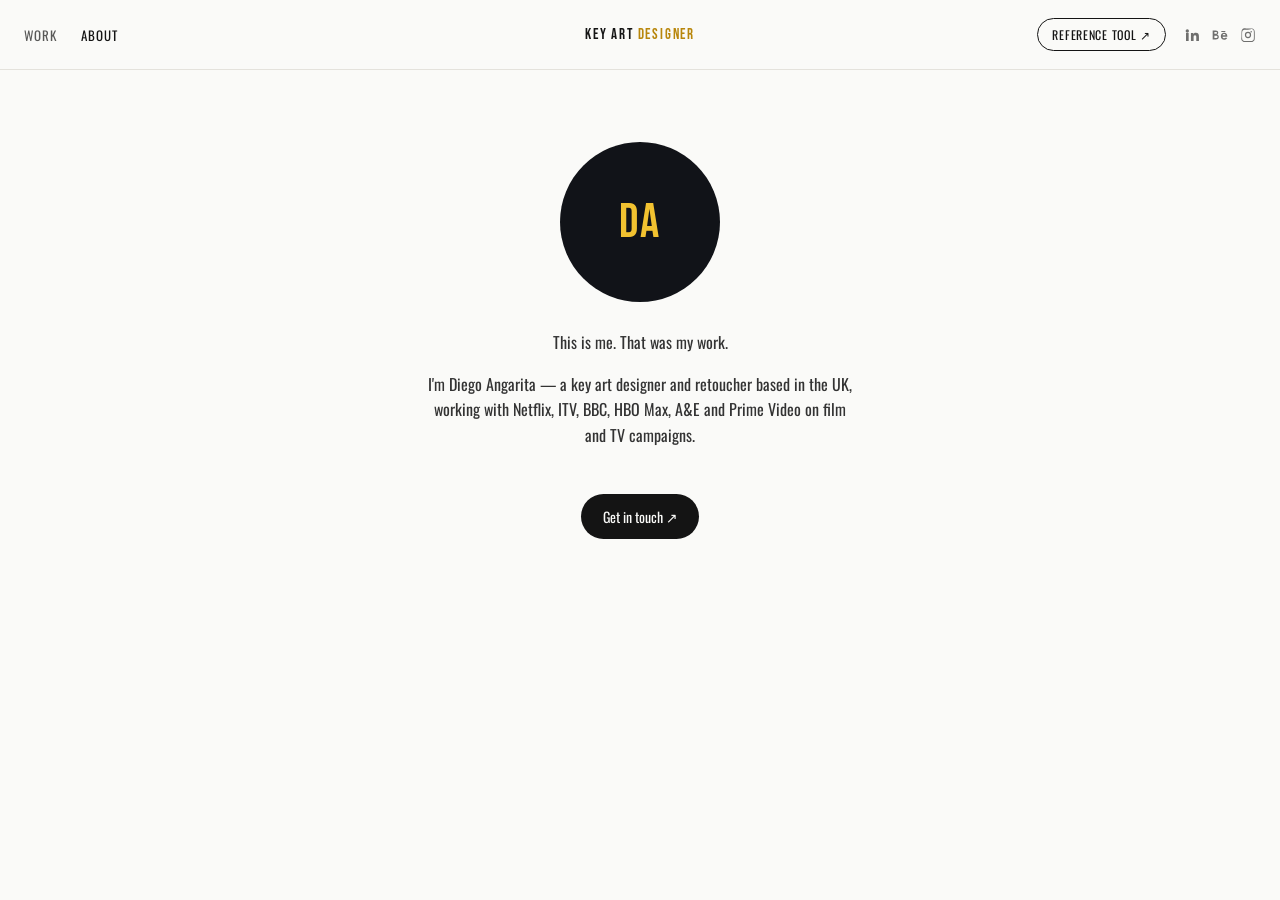
==== about.html @ 359fbf48 "Replace the marketing landing page with a portfolio site keyartdesigner.com was a dark SaaS-style ma" ====
<!doctype html>
<html lang="en">
<head>
  <meta charset="UTF-8" />
  <meta name="viewport" content="width=device-width, initial-scale=1.0" />
  <title>About — Key Art Designer</title>
  <meta name="description" content="Diego Angarita — key art designer and finisher based in the UK." />
  <link rel="icon" href="data:image/svg+xml,<svg xmlns=%22http://www.w3.org/2000/svg%22 viewBox=%220 0 100 100%22><rect width=%22100%22 height=%22100%22 rx=%2222%22 fill=%22%230a0a0a%22/><path d=%22M58 20 L27 55 L44 55 L37 80 L74 42 L52 42 Z%22 fill=%22%23f2c230%22/></svg>" />
  <link rel="preconnect" href="https://fonts.googleapis.com" />
  <link rel="preconnect" href="https://fonts.gstatic.com" crossorigin />
  <link href="https://fonts.googleapis.com/css2?family=Bebas+Neue&family=Oswald:wght@400;500;600;700&display=swap" rel="stylesheet" />
  <link rel="stylesheet" href="style.css" />
</head>
<body>
  <header>
    <div class="navwrap">
      <nav class="navlinks">
        <a href="index.html"><span class="label">Work</span></a>
        <a href="about.html" class="active"><span class="label">About</span></a>
      </nav>
      <a href="index.html" class="logo display">KEY ART <span class="gold">DESIGNER</span></a>
      <div class="navright">
        <a class="tool-link" href="https://app.keyartdesigner.com" target="_blank" rel="noreferrer">Reference tool ↗</a>
        <div class="social">
          <a href="https://www.linkedin.com/in/freelanceretoucher/" target="_blank" rel="noreferrer" aria-label="LinkedIn">
            <svg viewBox="0 0 24 24" fill="currentColor"><path d="M4.98 3.5a2.5 2.5 0 11-.02 5 2.5 2.5 0 01.02-5zM3 9h4v12H3V9zm7 0h3.8v1.7h.05c.53-.95 1.84-1.95 3.78-1.95 4.04 0 4.78 2.52 4.78 5.8V21h-4v-5.5c0-1.31-.02-3-1.86-3-1.86 0-2.15 1.4-2.15 2.9V21h-4V9z"/></svg>
          </a>
          <a href="https://www.behance.net/diegoangarita" target="_blank" rel="noreferrer" aria-label="Behance">
            <svg viewBox="0 0 24 24" fill="currentColor"><path d="M7.8 11.2c1.02-.5 1.6-1.37 1.6-2.6 0-2.3-1.75-3.3-3.9-3.3H1v13.4h4.75c2.3 0 4.5-1.1 4.5-3.7 0-1.6-.8-2.9-2.45-3.8zM3.6 7.4h2.2c.95 0 1.8.3 1.8 1.4 0 1-.7 1.5-1.75 1.5H3.6V7.4zm2.5 9.2H3.6v-3.3h2.6c1.15 0 2.05.5 2.05 1.65 0 1.2-1 1.65-2.15 1.65zM23 13.9c0-2.9-1.65-5.2-4.75-5.2-2.95 0-5 2.25-5 5.15 0 3 1.9 5.1 5.1 5.1 1.95 0 3.6-.85 4.4-2.6l-2.1-.65c-.4.75-1.1 1.2-2.2 1.2-1.4 0-2.5-.85-2.6-2.35H23v-.65zm-7.1-1.35c.15-1.25 1-2 2.3-2 1.25 0 2 .8 2.1 2h-4.4zM14 6h6v1.5h-6V6z"/></svg>
          </a>
          <a href="https://www.instagram.com/freelanceretoucher/" target="_blank" rel="noreferrer" aria-label="Instagram">
            <svg viewBox="0 0 24 24" fill="currentColor"><path d="M12 2.2c3.2 0 3.6 0 4.85.07 1.17.05 1.97.24 2.43.4.6.23 1.03.5 1.48.95.45.45.72.88.95 1.48.16.46.35 1.26.4 2.43.07 1.25.07 1.65.07 4.85s0 3.6-.07 4.85c-.05 1.17-.24 1.97-.4 2.43-.23.6-.5 1.03-.95 1.48-.45.45-.88.72-1.48.95-.46.16-1.26.35-2.43.4-1.25.07-1.65.07-4.85.07s-3.6 0-4.85-.07c-1.17-.05-1.97-.24-2.43-.4-.6-.23-1.03-.5-1.48-.95-.45-.45-.72-.88-.95-1.48-.16-.46-.35-1.26-.4-2.43C2.2 15.6 2.2 15.2 2.2 12s0-3.6.07-4.85c.05-1.17.24-1.97.4-2.43.23-.6.5-1.03.95-1.48.45-.45.88-.72 1.48-.95.46-.16 1.26-.35 2.43-.4C8.4 2.2 8.8 2.2 12 2.2zm0 1.8c-3.14 0-3.52 0-4.76.07-.96.04-1.48.2-1.83.33-.46.18-.79.39-1.13.74-.35.34-.56.67-.74 1.13-.13.35-.3.87-.33 1.83C3.14 8.34 3.14 8.72 3.14 12s0 3.66.07 4.9c.04.96.2 1.48.33 1.83.18.46.39.79.74 1.13.34.35.67.56 1.13.74.35.13.87.3 1.83.33 1.24.07 1.62.07 4.76.07s3.52 0 4.76-.07c.96-.04 1.48-.2 1.83-.33.46-.18.79-.39 1.13-.74.35-.34.56-.67.74-1.13.13-.35.3-.87.33-1.83.07-1.24.07-1.62.07-4.9s0-3.66-.07-4.9c-.04-.96-.2-1.48-.33-1.83a2.98 2.98 0 00-.74-1.13 2.98 2.98 0 00-1.13-.74c-.35-.13-.87-.3-1.83-.33C15.52 4 15.14 4 12 4zm0 3.3a4.7 4.7 0 110 9.4 4.7 4.7 0 010-9.4zm0 1.8a2.9 2.9 0 100 5.8 2.9 2.9 0 000-5.8zm5.9-2a1.1 1.1 0 11-2.2 0 1.1 1.1 0 012.2 0z"/></svg>
          </a>
        </div>
      </div>
    </div>
  </header>

  <main>
    <div class="about-wrap">
      <!-- No headshot on file yet — placeholder shows initials until Diego
           drops in a real photo (swap this div for an <img>). -->
      <div class="about-photo display">DA</div>
      <p class="about-bio">This is me. That was my work.</p>
      <p class="about-bio">I'm Diego Angarita — a key art designer and retoucher based in the UK, working with Netflix, ITV, BBC, HBO Max, A&amp;E and Prime Video on film and TV campaigns.</p>
      <div>
        <a class="about-cta" href="https://freelanceretoucher.com/about-contact" target="_blank" rel="noreferrer">Get in touch ↗</a>
      </div>
    </div>
  </main>
</body>
</html>
---- style.css ----
:root {
  --ink-950: #0a0a0a;
  --ink-900: #111318;
  --ink-800: #181b22;
  --ink-700: #22262f;
  --ink-600: #2d323d;
  --ink-400: #7b8190;
  --gold-500: #f2c230;
  --gold-400: #f5cd53;
  --text: #e8e9ec;
  --paper: #fafaf8;
  --paper-ink: #141414;
}
* { box-sizing: border-box; }
html, body { margin: 0; padding: 0; }
body {
  background: var(--paper);
  color: var(--paper-ink);
  font-family: 'Oswald', system-ui, sans-serif;
  -webkit-font-smoothing: antialiased;
}
a { color: inherit; text-decoration: none; }
.display { font-family: 'Bebas Neue', 'Oswald', sans-serif; letter-spacing: 0.04em; }
img { display: block; max-width: 100%; }

/* Header — logo centered, nav left, tool link + socials right, same shape
   as the reference site. Light paper background, not the app's dark ink,
   since this is the portfolio side of the brand now. */
header {
  position: sticky; top: 0; z-index: 40;
  background: rgba(250, 250, 248, 0.92);
  backdrop-filter: blur(8px);
  border-bottom: 1px solid #e4e2dc;
}
.navwrap {
  display: grid;
  grid-template-columns: 1fr auto 1fr;
  align-items: center;
  padding: 18px 24px;
  gap: 16px;
}
.navlinks { display: flex; align-items: center; gap: 24px; font-size: 13px; letter-spacing: 0.08em; text-transform: uppercase; }
.navlinks a { color: var(--paper-ink); opacity: 0.7; transition: opacity 0.15s; }
.navlinks a:hover, .navlinks a.active { opacity: 1; }
.logo { text-align: center; font-size: 15px; letter-spacing: 0.12em; white-space: nowrap; }
.logo .gold { color: #b8860b; }
.navright { display: flex; align-items: center; justify-content: flex-end; gap: 18px; }
.tool-link {
  font-size: 12px; letter-spacing: 0.06em; text-transform: uppercase;
  border: 1px solid #141414; border-radius: 999px; padding: 7px 14px;
  display: inline-flex; align-items: center; gap: 6px; transition: background 0.15s, color 0.15s;
}
.tool-link:hover { background: #141414; color: var(--paper); }
.social { display: flex; align-items: center; gap: 12px; }
.social a { opacity: 0.6; transition: opacity 0.15s; }
.social a:hover { opacity: 1; }
.social svg { width: 16px; height: 16px; display: block; }

@media (max-width: 720px) {
  .navwrap { grid-template-columns: auto 1fr; }
  .logo { text-align: left; grid-row: 1; }
  .navlinks span.label { display: none; }
  .navright { grid-column: 2; }
}

/* Mosaic grid — full-bleed, edge to edge, no gutters, image aspect ratio
   drives tile size via CSS multi-column masonry (works well for a modest,
   growing set of pieces without hand-placing spans). */
.mosaic {
  columns: 4 260px;
  column-gap: 0;
}
.mosaic figure {
  margin: 0;
  break-inside: avoid;
  position: relative;
  overflow: hidden;
  cursor: zoom-in;
}
.mosaic img {
  width: 100%;
  display: block;
  transition: transform 0.4s ease, filter 0.4s ease;
}
.mosaic figure:hover img {
  transform: scale(1.03);
}
@media (max-width: 720px) {
  .mosaic { columns: 2 180px; }
}

/* Lightbox */
.lightbox {
  position: fixed; inset: 0; z-index: 100;
  background: rgba(10, 10, 10, 0.96);
  display: none;
  align-items: center; justify-content: center;
  padding: 40px 20px;
}
.lightbox.open { display: flex; }
.lightbox img { max-height: 90vh; max-width: 100%; width: auto; border-radius: 2px; }
.lightbox-close {
  position: fixed; top: 20px; right: 24px; z-index: 101;
  width: 40px; height: 40px; border-radius: 999px;
  background: rgba(255,255,255,0.08); border: 1px solid rgba(255,255,255,0.2);
  color: #fff; display: flex; align-items: center; justify-content: center;
  cursor: pointer;
}
.lightbox-caption {
  position: fixed; bottom: 24px; left: 0; right: 0; text-align: center;
  color: #cfcfcf; font-size: 13px; letter-spacing: 0.06em; text-transform: uppercase;
  z-index: 101;
}

/* About page */
.about-wrap { max-width: 480px; margin: 0 auto; padding: 72px 24px 96px; text-align: center; }
.about-photo {
  width: 160px; height: 160px; border-radius: 50%; margin: 0 auto 28px;
  background: var(--ink-900); display: flex; align-items: center; justify-content: center;
  color: var(--gold-500); font-family: 'Bebas Neue', sans-serif; font-size: 48px; letter-spacing: 0.04em;
}
.about-bio { font-size: 16px; line-height: 1.6; color: #333; margin-bottom: 6px; }
.about-email { display: inline-block; margin-top: 10px; font-size: 15px; border-bottom: 1px solid currentColor; }
.about-cta {
  margin-top: 40px; display: inline-flex; align-items: center; gap: 8px;
  background: #141414; color: var(--paper); padding: 12px 22px; border-radius: 999px; font-size: 14px;
}
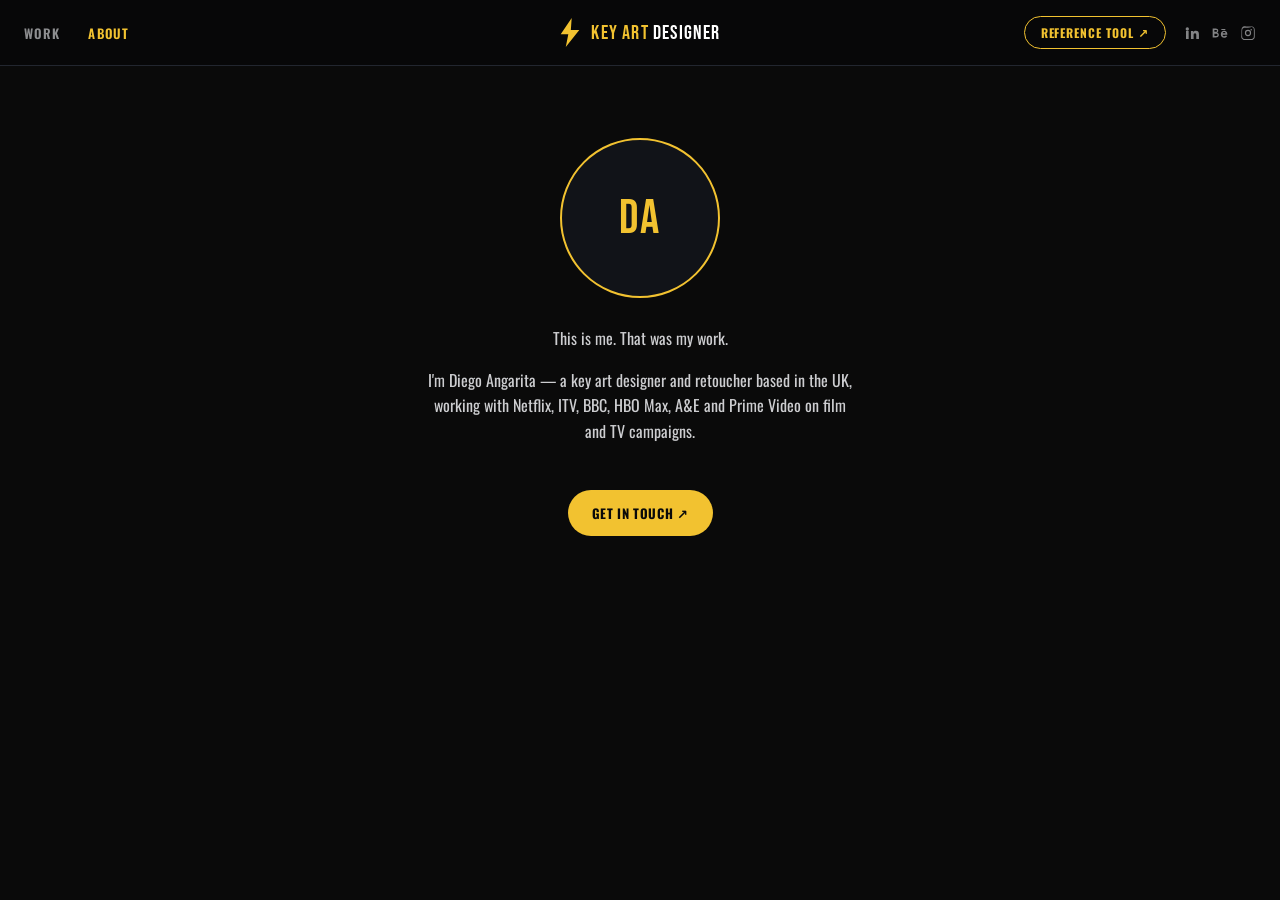
==== commit d4fabe6e: "Switch portfolio site to a dark Netflix-style theme, app logo mark, expanded gallery - style.css: dr" ====
--- a/about.html
+++ b/about.html
@@ -18,7 +18,10 @@
         <a href="index.html"><span class="label">Work</span></a>
         <a href="about.html" class="active"><span class="label">About</span></a>
       </nav>
-      <a href="index.html" class="logo display">KEY ART <span class="gold">DESIGNER</span></a>
+      <a href="index.html" class="logo-mark">
+        <svg width="22" height="29" viewBox="0 0 26 34" aria-hidden="true"><path d="M15 0 L2 19 L11 19 L8 34 L24 14 L14 14 Z" fill="#f2c230"/></svg>
+        <span class="wordmark display"><span class="gold">KEY ART</span> <span class="white">DESIGNER</span></span>
+      </a>
       <div class="navright">
         <a class="tool-link" href="https://app.keyartdesigner.com" target="_blank" rel="noreferrer">Reference tool ↗</a>
         <div class="social">
@@ -38,8 +41,6 @@
 
   <main>
     <div class="about-wrap">
-      <!-- No headshot on file yet — placeholder shows initials until Diego
-           drops in a real photo (swap this div for an <img>). -->
       <div class="about-photo display">DA</div>
       <p class="about-bio">This is me. That was my work.</p>
       <p class="about-bio">I'm Diego Angarita — a key art designer and retoucher based in the UK, working with Netflix, ITV, BBC, HBO Max, A&amp;E and Prime Video on film and TV campaigns.</p>
--- a/style.css
+++ b/style.css
@@ -8,67 +8,64 @@
   --gold-500: #f2c230;
   --gold-400: #f5cd53;
   --text: #e8e9ec;
-  --paper: #fafaf8;
-  --paper-ink: #141414;
+  --text-dim: #9a9ea8;
 }
 * { box-sizing: border-box; }
 html, body { margin: 0; padding: 0; }
 body {
-  background: var(--paper);
-  color: var(--paper-ink);
+  background: var(--ink-950);
+  color: var(--text);
   font-family: 'Oswald', system-ui, sans-serif;
   -webkit-font-smoothing: antialiased;
 }
 a { color: inherit; text-decoration: none; }
-.display { font-family: 'Bebas Neue', 'Oswald', sans-serif; letter-spacing: 0.04em; }
+.display { font-family: 'Bebas Neue', 'Oswald', sans-serif; letter-spacing: 0.05em; }
 img { display: block; max-width: 100%; }
 
-/* Header — logo centered, nav left, tool link + socials right, same shape
-   as the reference site. Light paper background, not the app's dark ink,
-   since this is the portfolio side of the brand now. */
 header {
   position: sticky; top: 0; z-index: 40;
-  background: rgba(250, 250, 248, 0.92);
-  backdrop-filter: blur(8px);
-  border-bottom: 1px solid #e4e2dc;
+  background: rgba(8, 8, 9, 0.85);
+  backdrop-filter: blur(10px);
+  border-bottom: 1px solid var(--ink-700);
 }
 .navwrap {
   display: grid;
   grid-template-columns: 1fr auto 1fr;
   align-items: center;
-  padding: 18px 24px;
+  padding: 16px 24px;
   gap: 16px;
 }
-.navlinks { display: flex; align-items: center; gap: 24px; font-size: 13px; letter-spacing: 0.08em; text-transform: uppercase; }
-.navlinks a { color: var(--paper-ink); opacity: 0.7; transition: opacity 0.15s; }
-.navlinks a:hover, .navlinks a.active { opacity: 1; }
-.logo { text-align: center; font-size: 15px; letter-spacing: 0.12em; white-space: nowrap; }
-.logo .gold { color: #b8860b; }
+.navlinks { display: flex; align-items: center; gap: 28px; font-size: 13px; letter-spacing: 0.1em; text-transform: uppercase; font-weight: 600; }
+.navlinks a { color: var(--text); opacity: 0.6; transition: opacity 0.15s, color 0.15s; }
+.navlinks a:hover, .navlinks a.active { opacity: 1; color: var(--gold-500); }
+.logo-mark { display: inline-flex; align-items: center; gap: 10px; white-space: nowrap; }
+.logo-mark svg { display: block; flex: none; }
+.logo-mark .wordmark { font-size: 20px; letter-spacing: 0.06em; font-weight: 400; }
+.logo-mark .wordmark .gold { color: var(--gold-500); }
+.logo-mark .wordmark .white { color: #fff; }
 .navright { display: flex; align-items: center; justify-content: flex-end; gap: 18px; }
 .tool-link {
-  font-size: 12px; letter-spacing: 0.06em; text-transform: uppercase;
-  border: 1px solid #141414; border-radius: 999px; padding: 7px 14px;
+  font-size: 12px; letter-spacing: 0.08em; text-transform: uppercase; font-weight: 700;
+  border: 1.5px solid var(--gold-500); color: var(--gold-500); border-radius: 999px; padding: 7px 16px;
   display: inline-flex; align-items: center; gap: 6px; transition: background 0.15s, color 0.15s;
 }
-.tool-link:hover { background: #141414; color: var(--paper); }
+.tool-link:hover { background: var(--gold-500); color: var(--ink-950); }
 .social { display: flex; align-items: center; gap: 12px; }
-.social a { opacity: 0.6; transition: opacity 0.15s; }
-.social a:hover { opacity: 1; }
+.social a { opacity: 0.55; transition: opacity 0.15s, color 0.15s; color: var(--text); }
+.social a:hover { opacity: 1; color: var(--gold-500); }
 .social svg { width: 16px; height: 16px; display: block; }
 
 @media (max-width: 720px) {
   .navwrap { grid-template-columns: auto 1fr; }
-  .logo { text-align: left; grid-row: 1; }
+  .logo-mark { grid-row: 1; }
   .navlinks span.label { display: none; }
   .navright { grid-column: 2; }
 }
 
-/* Mosaic grid — full-bleed, edge to edge, no gutters, image aspect ratio
-   drives tile size via CSS multi-column masonry (works well for a modest,
-   growing set of pieces without hand-placing spans). */
 .mosaic {
-  columns: 4 260px;
+  columns: 5 240px;
   column-gap: 0;
+  background: var(--ink-950);
 }
 .mosaic figure {
   margin: 0;
@@ -83,16 +80,27 @@
   transition: transform 0.4s ease, filter 0.4s ease;
 }
 .mosaic figure:hover img {
-  transform: scale(1.03);
+  transform: scale(1.04);
 }
+.mosaic figcaption {
+  position: absolute; left: 0; right: 0; bottom: 0;
+  padding: 28px 14px 12px;
+  background: linear-gradient(to top, rgba(0,0,0,0.92), rgba(0,0,0,0));
+  font-family: 'Bebas Neue', sans-serif;
+  font-size: 15px; letter-spacing: 0.04em; text-transform: uppercase;
+  color: #fff;
+  opacity: 0; transform: translateY(6px);
+  transition: opacity 0.25s ease, transform 0.25s ease;
+}
+.mosaic figure:hover figcaption { opacity: 1; transform: translateY(0); }
 @media (max-width: 720px) {
-  .mosaic { columns: 2 180px; }
+  .mosaic { columns: 2 160px; }
+  .mosaic figcaption { font-size: 13px; padding: 20px 10px 10px; }
 }
 
-/* Lightbox */
 .lightbox {
   position: fixed; inset: 0; z-index: 100;
-  background: rgba(10, 10, 10, 0.96);
+  background: rgba(5, 5, 6, 0.97);
   display: none;
   align-items: center; justify-content: center;
   padding: 40px 20px;
@@ -108,20 +116,25 @@
 }
 .lightbox-caption {
   position: fixed; bottom: 24px; left: 0; right: 0; text-align: center;
-  color: #cfcfcf; font-size: 13px; letter-spacing: 0.06em; text-transform: uppercase;
+  color: var(--gold-400); font-family: 'Bebas Neue', sans-serif;
+  font-size: 17px; letter-spacing: 0.08em; text-transform: uppercase;
   z-index: 101;
 }
 
-/* About page */
 .about-wrap { max-width: 480px; margin: 0 auto; padding: 72px 24px 96px; text-align: center; }
 .about-photo {
   width: 160px; height: 160px; border-radius: 50%; margin: 0 auto 28px;
-  background: var(--ink-900); display: flex; align-items: center; justify-content: center;
+  background: var(--ink-900); border: 2px solid var(--gold-500);
+  display: flex; align-items: center; justify-content: center;
   color: var(--gold-500); font-family: 'Bebas Neue', sans-serif; font-size: 48px; letter-spacing: 0.04em;
 }
-.about-bio { font-size: 16px; line-height: 1.6; color: #333; margin-bottom: 6px; }
-.about-email { display: inline-block; margin-top: 10px; font-size: 15px; border-bottom: 1px solid currentColor; }
+.about-bio { font-size: 16px; line-height: 1.6; color: var(--text); opacity: 0.88; margin-bottom: 6px; }
+.about-email { display: inline-block; margin-top: 10px; font-size: 15px; color: var(--gold-500); border-bottom: 1px solid currentColor; }
 .about-cta {
   margin-top: 40px; display: inline-flex; align-items: center; gap: 8px;
-  background: #141414; color: var(--paper); padding: 12px 22px; border-radius: 999px; font-size: 14px;
+  background: var(--gold-500); color: var(--ink-950); font-weight: 700;
+  letter-spacing: 0.05em; text-transform: uppercase;
+  padding: 13px 24px; border-radius: 999px; font-size: 13px;
+  transition: background 0.15s;
 }
+.about-cta:hover { background: var(--gold-400); }
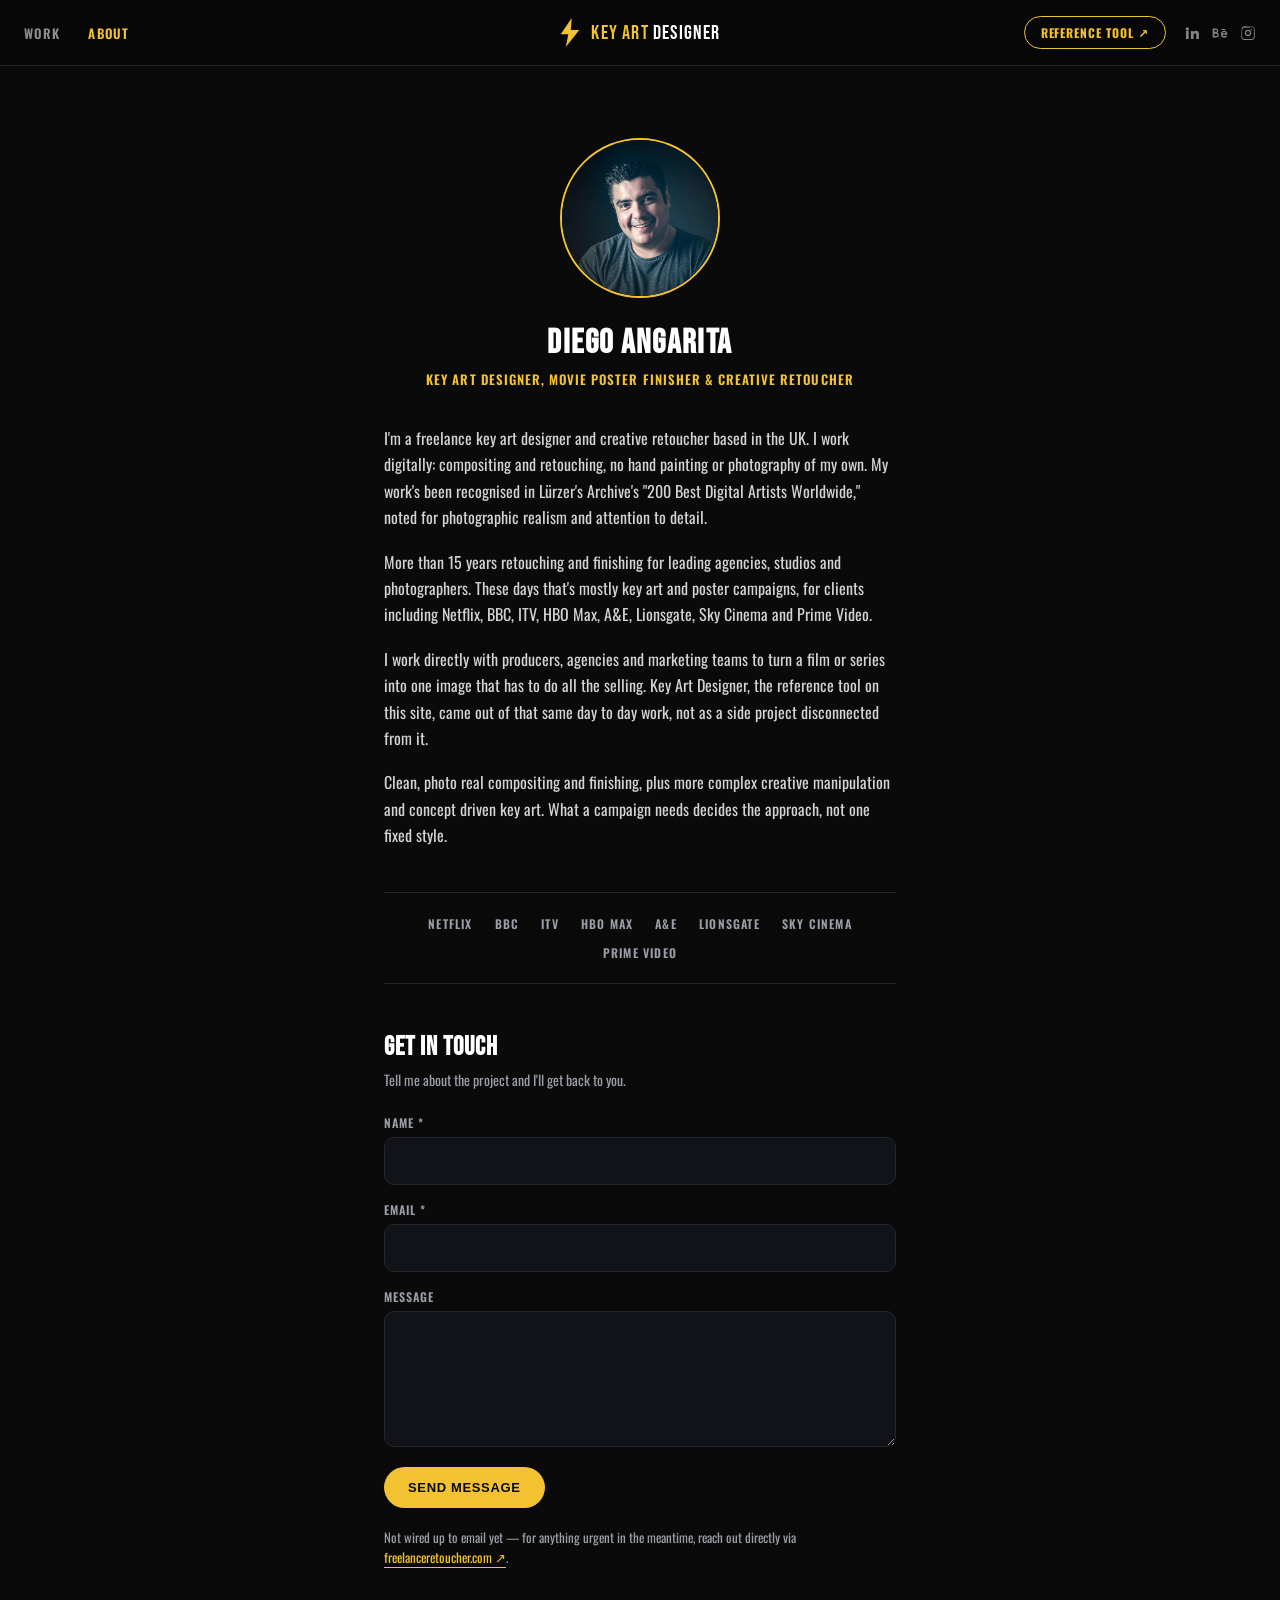
==== commit 980080c1: "Rework About page: real photo, full bio with roles/experience/approach, client list, and a contact f" ====
--- a/about.html
+++ b/about.html
@@ -4,7 +4,7 @@
   <meta charset="UTF-8" />
   <meta name="viewport" content="width=device-width, initial-scale=1.0" />
   <title>About — Key Art Designer</title>
-  <meta name="description" content="Diego Angarita — key art designer and finisher based in the UK." />
+  <meta name="description" content="Diego Angarita — key art designer, movie poster finisher and creative retoucher based in the UK." />
   <link rel="icon" href="data:image/svg+xml,<svg xmlns=%22http://www.w3.org/2000/svg%22 viewBox=%220 0 100 100%22><rect width=%22100%22 height=%22100%22 rx=%2222%22 fill=%22%230a0a0a%22/><path d=%22M58 20 L27 55 L44 55 L37 80 L74 42 L52 42 Z%22 fill=%22%23f2c230%22/></svg>" />
   <link rel="preconnect" href="https://fonts.googleapis.com" />
   <link rel="preconnect" href="https://fonts.gstatic.com" crossorigin />
@@ -41,13 +41,47 @@
 
   <main>
     <div class="about-wrap">
-      <div class="about-photo display">DA</div>
-      <p class="about-bio">This is me. That was my work.</p>
-      <p class="about-bio">I'm Diego Angarita — a key art designer and retoucher based in the UK, working with Netflix, ITV, BBC, HBO Max, A&amp;E and Prime Video on film and TV campaigns.</p>
-      <div>
-        <a class="about-cta" href="https://freelanceretoucher.com/about-contact" target="_blank" rel="noreferrer">Get in touch ↗</a>
+      <img class="about-photo" src="about-photo.jpg" alt="Diego Angarita" width="160" height="160" />
+      <h1 class="about-name display">DIEGO ANGARITA</h1>
+      <p class="about-title">Key Art Designer, Movie Poster Finisher &amp; Creative Retoucher</p>
+
+      <div class="about-bio-block">
+        <p class="about-bio">I'm a freelance key art designer and creative retoucher based in the UK. I work digitally: compositing and retouching, no hand painting or photography of my own. My work's been recognised in Lürzer's Archive's "200 Best Digital Artists Worldwide," noted for photographic realism and attention to detail.</p>
+
+        <p class="about-bio">More than 15 years retouching and finishing for leading agencies, studios and photographers. These days that's mostly key art and poster campaigns, for clients including Netflix, BBC, ITV, HBO Max, A&amp;E, Lionsgate, Sky Cinema and Prime Video.</p>
+
+        <p class="about-bio">I work directly with producers, agencies and marketing teams to turn a film or series into one image that has to do all the selling. Key Art Designer, the reference tool on this site, came out of that same day to day work, not as a side project disconnected from it.</p>
+
+        <p class="about-bio">Clean, photo real compositing and finishing, plus more complex creative manipulation and concept driven key art. What a campaign needs decides the approach, not one fixed style.</p>
+      </div>
+
+      <div class="client-row" aria-label="Clients">
+        <span>Netflix</span><span>BBC</span><span>ITV</span><span>HBO Max</span><span>A&amp;E</span><span>Lionsgate</span><span>Sky Cinema</span><span>Prime Video</span>
+      </div>
+
+      <div class="contact-block">
+        <h2 class="contact-heading display">GET IN TOUCH</h2>
+        <p class="contact-sub">Tell me about the project and I'll get back to you.</p>
+        <form id="contactForm" class="contact-form" novalidate>
+          <div class="field">
+            <label for="contactName">Name <span aria-hidden="true">*</span></label>
+            <input type="text" id="contactName" name="name" required autocomplete="name" />
+          </div>
+          <div class="field">
+            <label for="contactEmail">Email <span aria-hidden="true">*</span></label>
+            <input type="email" id="contactEmail" name="email" required autocomplete="email" />
+          </div>
+          <div class="field">
+            <label for="contactMessage">Message</label>
+            <textarea id="contactMessage" name="message" rows="5"></textarea>
+          </div>
+          <button type="submit" class="about-cta contact-submit">Send message</button>
+          <p class="contact-status" id="contactStatus" role="status" aria-live="polite" hidden></p>
+        </form>
+        <p class="contact-fallback">Not wired up to email yet — for anything urgent in the meantime, reach out directly via <a href="https://freelanceretoucher.com/about-contact" target="_blank" rel="noreferrer">freelanceretoucher.com ↗</a>.</p>
       </div>
     </div>
   </main>
+  <script src="script.js"></script>
 </body>
 </html>
--- a/style.css
+++ b/style.css
@@ -56,14 +56,31 @@
 .social svg { width: 16px; height: 16px; display: block; }
 
 @media (max-width: 720px) {
-  .navwrap { grid-template-columns: auto 1fr; }
-  .logo-mark { grid-row: 1; }
-  .navlinks span.label { display: none; }
-  .navright { grid-column: 2; }
+  .navwrap {
+    grid-template-columns: 1fr auto;
+    grid-template-rows: auto auto;
+    row-gap: 10px;
+    padding: 14px 16px;
+  }
+  .logo-mark { grid-column: 1; grid-row: 1; }
+  .logo-mark svg { width: 18px; height: 23px; }
+  .logo-mark .wordmark { font-size: 16px; }
+  .navright { display: contents; }
+  .tool-link {
+    grid-column: 2; grid-row: 1;
+    justify-self: end;
+    font-size: 11px; padding: 7px 13px; white-space: nowrap;
+    background: var(--gold-500); color: var(--ink-950); border-color: var(--gold-500); font-weight: 800;
+  }
+  .tool-link:hover { background: var(--gold-400); border-color: var(--gold-400); }
+  .navlinks { grid-column: 1; grid-row: 2; gap: 18px; }
+  .navlinks span.label { display: inline; font-size: 11px; }
+  .social { grid-column: 2; grid-row: 2; justify-self: end; gap: 12px; }
+  .social svg { width: 15px; height: 15px; }
 }
 
 .mosaic {
-  columns: 5 240px;
+  columns: var(--cols, 5);
   column-gap: 0;
   background: var(--ink-950);
 }
@@ -94,9 +111,45 @@
 }
 .mosaic figure:hover figcaption { opacity: 1; transform: translateY(0); }
 @media (max-width: 720px) {
-  .mosaic { columns: 2 160px; }
+  .mosaic { columns: var(--cols, 2); }
   .mosaic figcaption { font-size: 13px; padding: 20px 10px 10px; }
 }
+
+.density-bar {
+  display: flex; align-items: center; justify-content: center; gap: 14px;
+  padding: 14px 20px;
+  background: var(--ink-950);
+  border-bottom: 1px solid var(--ink-700);
+}
+.density-bar svg { display: block; flex: none; color: var(--text-dim); }
+.density-bar input[type="range"] {
+  -webkit-appearance: none; appearance: none;
+  width: 160px; max-width: 40vw;
+  height: 4px; border-radius: 999px;
+  background: var(--ink-700);
+  outline: none; cursor: pointer;
+}
+.density-bar input[type="range"]::-webkit-slider-thumb {
+  -webkit-appearance: none; appearance: none;
+  width: 16px; height: 16px; border-radius: 50%;
+  background: var(--gold-500); border: 2px solid var(--ink-950);
+  box-shadow: 0 0 0 1px var(--gold-500);
+  cursor: pointer; transition: transform 0.15s;
+}
+.density-bar input[type="range"]::-webkit-slider-thumb:hover { transform: scale(1.15); }
+.density-bar input[type="range"]::-moz-range-track {
+  height: 4px; border-radius: 999px; background: var(--ink-700);
+}
+.density-bar input[type="range"]::-moz-range-thumb {
+  width: 16px; height: 16px; border-radius: 50%;
+  background: var(--gold-500); border: 2px solid var(--ink-950);
+  cursor: pointer;
+}
+@media (max-width: 720px) {
+  .density-bar { padding: 10px 16px; gap: 10px; }
+  .density-bar input[type="range"] { width: 120px; max-width: 46vw; }
+}
+
 
 .lightbox {
   position: fixed; inset: 0; z-index: 100;
@@ -108,11 +161,28 @@
 .lightbox.open { display: flex; }
 .lightbox img { max-height: 90vh; max-width: 100%; width: auto; border-radius: 2px; }
 .lightbox-close {
-  position: fixed; top: 20px; right: 24px; z-index: 101;
-  width: 40px; height: 40px; border-radius: 999px;
-  background: rgba(255,255,255,0.08); border: 1px solid rgba(255,255,255,0.2);
-  color: #fff; display: flex; align-items: center; justify-content: center;
-  cursor: pointer;
+  position: fixed; top: 16px; right: 20px; z-index: 102;
+  width: 58px; height: 58px;
+  background: none; border: none;
+  color: var(--gold-500); font-size: 38px; line-height: 1;
+  display: flex; align-items: center; justify-content: center;
+  cursor: pointer; transition: color 0.15s, transform 0.15s;
+}
+.lightbox-close:hover { color: var(--gold-400); transform: scale(1.08); }
+.lightbox-nav {
+  position: fixed; top: 50%; transform: translateY(-50%);
+  z-index: 101; background: none; border: none;
+  color: var(--gold-500); font-size: 60px; line-height: 1; font-family: 'Bebas Neue', sans-serif;
+  width: 64px; height: 88px;
+  display: flex; align-items: center; justify-content: center;
+  cursor: pointer; opacity: 0.8; transition: opacity 0.15s, color 0.15s;
+}
+.lightbox-nav:hover { opacity: 1; color: var(--gold-400); }
+.lightbox-prev { left: 4px; }
+.lightbox-next { right: 4px; }
+@media (max-width: 720px) {
+  .lightbox-nav { font-size: 44px; width: 48px; height: 72px; }
+  .lightbox-close { width: 50px; height: 50px; font-size: 30px; top: 10px; right: 12px; }
 }
 .lightbox-caption {
   position: fixed; bottom: 24px; left: 0; right: 0; text-align: center;
@@ -121,20 +191,61 @@
   z-index: 101;
 }
 
-.about-wrap { max-width: 480px; margin: 0 auto; padding: 72px 24px 96px; text-align: center; }
+.about-wrap { max-width: 560px; margin: 0 auto; padding: 72px 24px 96px; text-align: center; }
 .about-photo {
-  width: 160px; height: 160px; border-radius: 50%; margin: 0 auto 28px;
-  background: var(--ink-900); border: 2px solid var(--gold-500);
-  display: flex; align-items: center; justify-content: center;
-  color: var(--gold-500); font-family: 'Bebas Neue', sans-serif; font-size: 48px; letter-spacing: 0.04em;
-}
-.about-bio { font-size: 16px; line-height: 1.6; color: var(--text); opacity: 0.88; margin-bottom: 6px; }
-.about-email { display: inline-block; margin-top: 10px; font-size: 15px; color: var(--gold-500); border-bottom: 1px solid currentColor; }
+  width: 160px; height: 160px; border-radius: 50%; margin: 0 auto 24px;
+  object-fit: cover; display: block; border: 2px solid var(--gold-500);
+}
+.about-name { font-size: 34px; letter-spacing: 0.04em; color: #fff; margin: 0 0 6px; }
+.about-title {
+  font-size: 13px; letter-spacing: 0.08em; text-transform: uppercase;
+  color: var(--gold-500); font-weight: 600; margin: 0 0 36px;
+}
+.about-bio-block { text-align: left; display: flex; flex-direction: column; gap: 18px; margin-bottom: 44px; }
+.about-bio { font-size: 16px; line-height: 1.65; color: var(--text); opacity: 0.9; margin: 0; }
+
+.client-row {
+  display: flex; flex-wrap: wrap; justify-content: center; gap: 12px 22px;
+  padding: 22px 0; margin-bottom: 48px;
+  border-top: 1px solid var(--ink-700); border-bottom: 1px solid var(--ink-700);
+}
+.client-row span {
+  font-family: 'Oswald', sans-serif; font-size: 12px; font-weight: 600;
+  letter-spacing: 0.1em; text-transform: uppercase; color: var(--text-dim);
+}
+
+.contact-block { text-align: left; }
+.contact-heading { font-size: 26px; color: #fff; margin: 0 0 6px; letter-spacing: 0.04em; }
+.contact-sub { font-size: 14px; color: var(--text-dim); margin: 0 0 24px; }
+.contact-form { display: flex; flex-direction: column; gap: 16px; }
+.contact-form .field { display: flex; flex-direction: column; gap: 6px; }
+.contact-form label {
+  font-size: 12px; letter-spacing: 0.08em; text-transform: uppercase;
+  font-weight: 600; color: var(--text-dim);
+}
+.contact-form input, .contact-form textarea {
+  background: var(--ink-900); border: 1px solid var(--ink-700); border-radius: 10px;
+  padding: 12px 14px; font-family: 'Oswald', sans-serif; font-size: 15px; color: var(--text);
+  outline: none; transition: border-color 0.15s; width: 100%;
+}
+.contact-form input:focus, .contact-form textarea:focus { border-color: var(--gold-500); }
+.contact-form textarea { resize: vertical; }
+.contact-submit { align-self: flex-start; border: none; cursor: pointer; margin-top: 4px; }
+.contact-status { font-size: 14px; color: var(--gold-500); margin: 10px 0 0; }
+.contact-status.error { color: #e2605a; }
+.contact-fallback { font-size: 13px; color: var(--text-dim); margin-top: 20px; line-height: 1.5; }
+.contact-fallback a { color: var(--gold-500); border-bottom: 1px solid currentColor; }
+
 .about-cta {
-  margin-top: 40px; display: inline-flex; align-items: center; gap: 8px;
+  display: inline-flex; align-items: center; gap: 8px;
   background: var(--gold-500); color: var(--ink-950); font-weight: 700;
   letter-spacing: 0.05em; text-transform: uppercase;
   padding: 13px 24px; border-radius: 999px; font-size: 13px;
   transition: background 0.15s;
 }
 .about-cta:hover { background: var(--gold-400); }
+
+@media (max-width: 560px) {
+  .about-wrap { padding: 56px 20px 80px; }
+  .about-name { font-size: 28px; }
+}
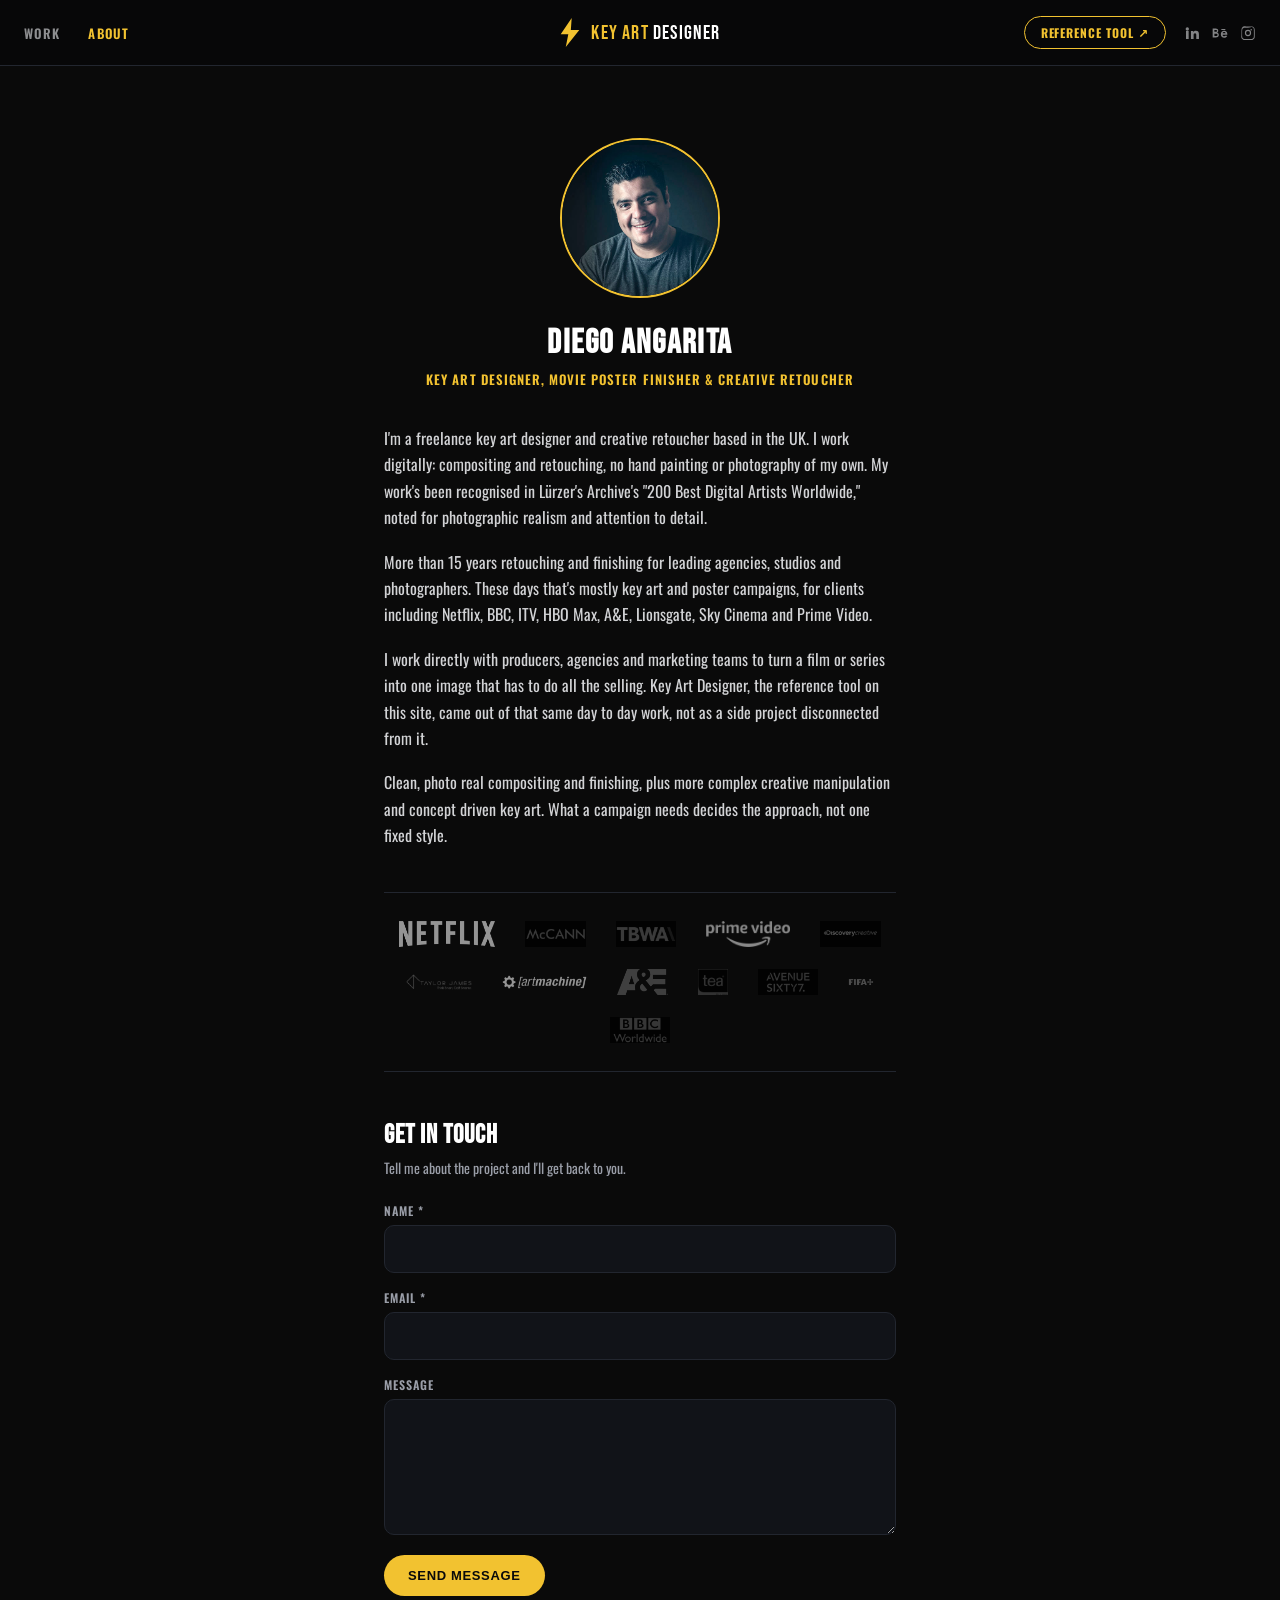
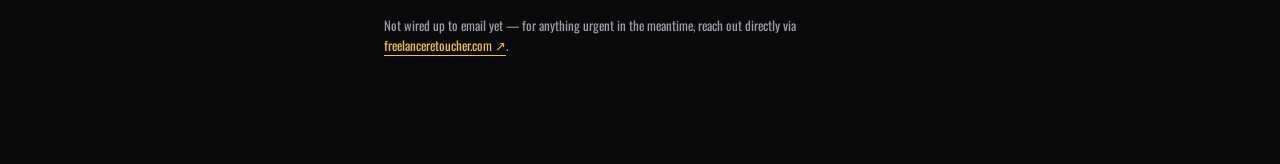
==== commit 17ae3cb1: "Replace text client row with real logos pulled from freelanceretoucher.com, inverted where needed to" ====
--- a/about.html
+++ b/about.html
@@ -56,7 +56,18 @@
       </div>
 
       <div class="client-row" aria-label="Clients">
-        <span>Netflix</span><span>BBC</span><span>ITV</span><span>HBO Max</span><span>A&amp;E</span><span>Lionsgate</span><span>Sky Cinema</span><span>Prime Video</span>
+        <img src="logos/netflix.webp" alt="Netflix" class="invert" />
+        <img src="logos/mccann.webp" alt="McCann" />
+        <img src="logos/tbwa.webp" alt="TBWA" />
+        <img src="logos/primevideo.webp" alt="Prime Video" class="invert" />
+        <img src="logos/discoverycreative.webp" alt="Discovery Creative" />
+        <img src="logos/taylorjames.webp" alt="Taylor James" class="invert" />
+        <img src="logos/artmachine.webp" alt="Artmachine" class="invert" />
+        <img src="logos/ae.webp" alt="A&amp;E" />
+        <img src="logos/tea.webp" alt="tea" />
+        <img src="logos/avenuesixty7.webp" alt="Avenue Sixty7" />
+        <img src="logos/fifa.webp" alt="FIFA" class="invert" />
+        <img src="logos/bbcworldwide.webp" alt="BBC Worldwide" />
       </div>
 
       <div class="contact-block">
--- a/style.css
+++ b/style.css
@@ -205,13 +205,25 @@
 .about-bio { font-size: 16px; line-height: 1.65; color: var(--text); opacity: 0.9; margin: 0; }
 
 .client-row {
-  display: flex; flex-wrap: wrap; justify-content: center; gap: 12px 22px;
-  padding: 22px 0; margin-bottom: 48px;
+  display: flex; flex-wrap: wrap; align-items: center; justify-content: center; gap: 22px 30px;
+  padding: 28px 0; margin-bottom: 48px;
   border-top: 1px solid var(--ink-700); border-bottom: 1px solid var(--ink-700);
 }
-.client-row span {
-  font-family: 'Oswald', sans-serif; font-size: 12px; font-weight: 600;
-  letter-spacing: 0.1em; text-transform: uppercase; color: var(--text-dim);
+.client-row img {
+  height: 26px; width: auto; max-width: 110px;
+  object-fit: contain; display: block;
+  opacity: 0.75; filter: grayscale(1);
+  transition: opacity 0.15s;
+}
+/* Logos pulled from freelanceretoucher.com with a white/light background
+   (Netflix, Taylor James, Artmachine, Prime Video) get inverted so the
+   background flips to black and the mark reads light-on-dark, matching
+   the ones that already shipped with a transparent/dark background. */
+.client-row img.invert { filter: grayscale(1) invert(1); }
+.client-row img:hover { opacity: 1; }
+@media (max-width: 560px) {
+  .client-row { gap: 18px 24px; padding: 22px 0; }
+  .client-row img { height: 20px; max-width: 86px; }
 }
 
 .contact-block { text-align: left; }
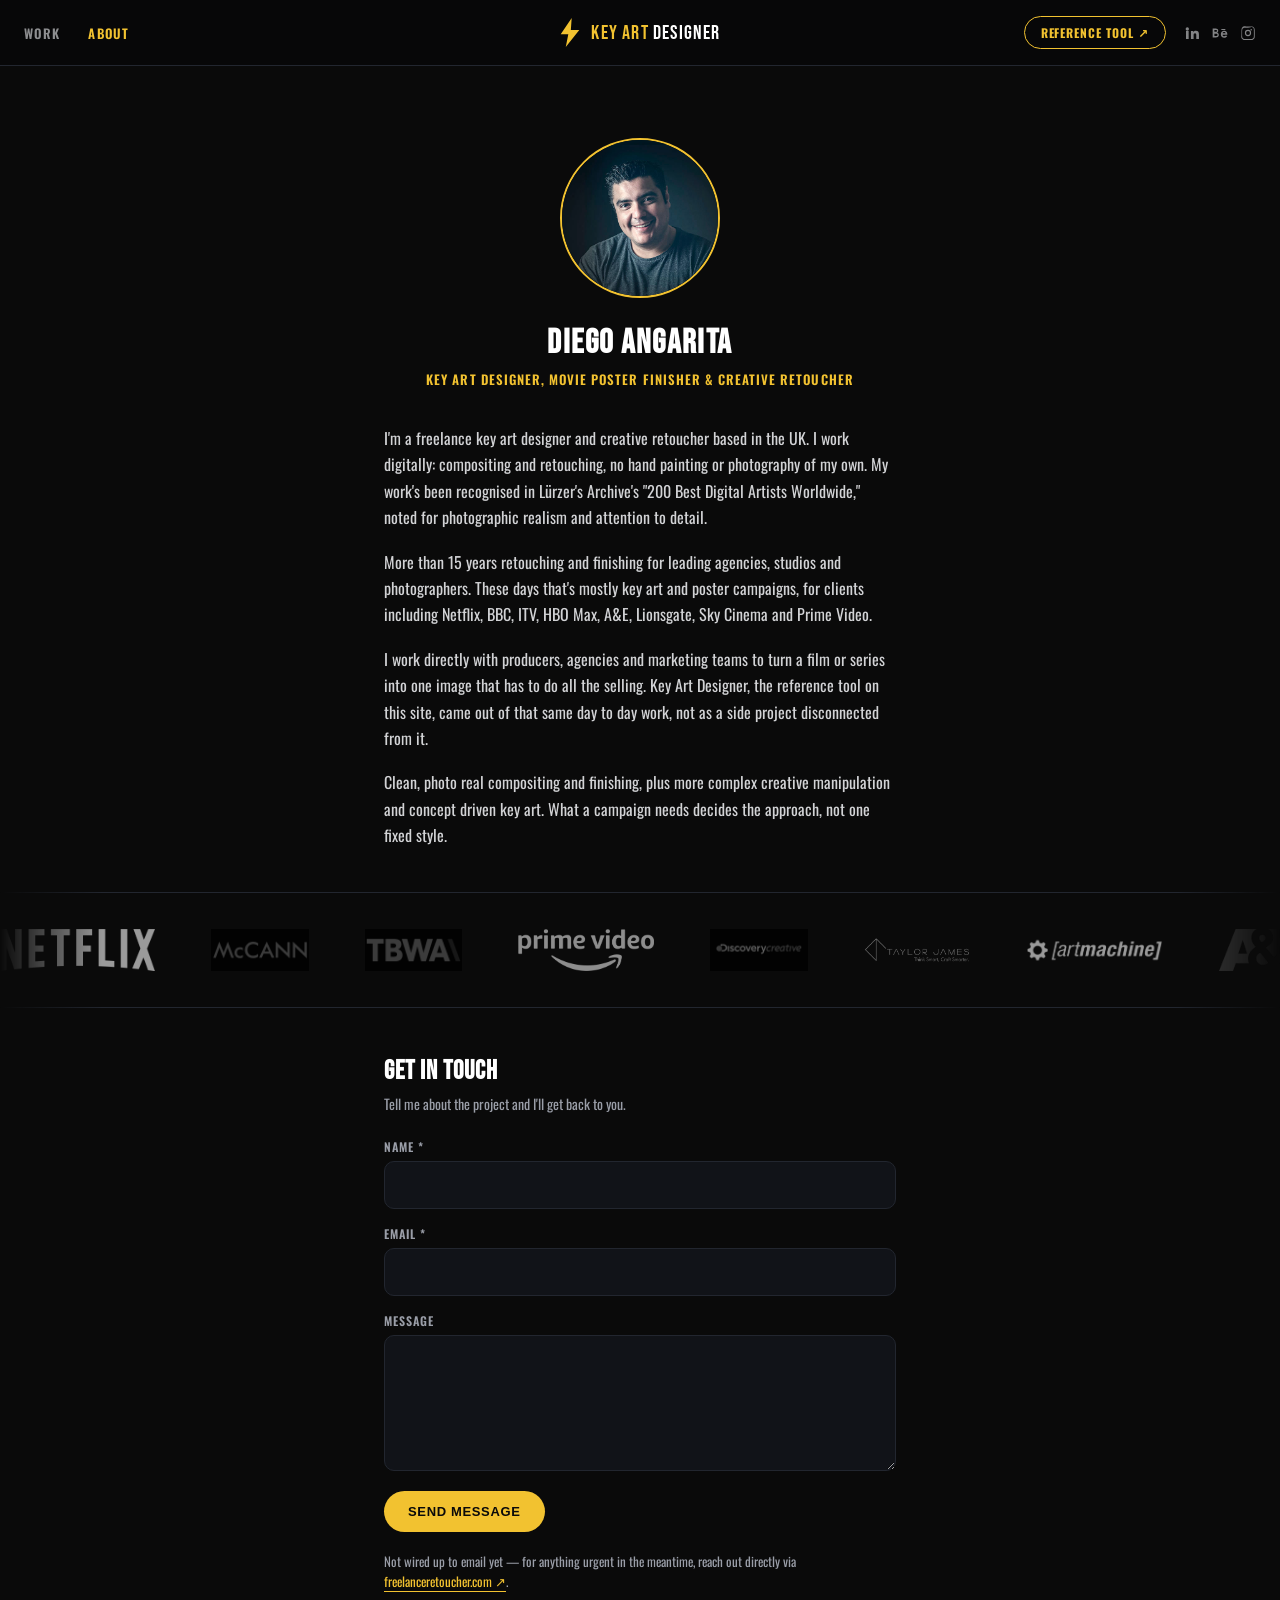
==== commit 79da5036: "Turn client logo row into a bigger, auto-scrolling marquee" ====
--- a/about.html
+++ b/about.html
@@ -55,19 +55,33 @@
         <p class="about-bio">Clean, photo real compositing and finishing, plus more complex creative manipulation and concept driven key art. What a campaign needs decides the approach, not one fixed style.</p>
       </div>
 
-      <div class="client-row" aria-label="Clients">
-        <img src="logos/netflix.webp" alt="Netflix" class="invert" />
-        <img src="logos/mccann.webp" alt="McCann" />
-        <img src="logos/tbwa.webp" alt="TBWA" />
-        <img src="logos/primevideo.webp" alt="Prime Video" class="invert" />
-        <img src="logos/discoverycreative.webp" alt="Discovery Creative" />
-        <img src="logos/taylorjames.webp" alt="Taylor James" class="invert" />
-        <img src="logos/artmachine.webp" alt="Artmachine" class="invert" />
-        <img src="logos/ae.webp" alt="A&amp;E" />
-        <img src="logos/tea.webp" alt="tea" />
-        <img src="logos/avenuesixty7.webp" alt="Avenue Sixty7" />
-        <img src="logos/fifa.webp" alt="FIFA" class="invert" />
-        <img src="logos/bbcworldwide.webp" alt="BBC Worldwide" />
+      <div class="client-marquee" aria-label="Clients">
+        <div class="client-track">
+          <img src="logos/netflix.webp" alt="Netflix" class="client-logo invert" />
+          <img src="logos/mccann.webp" alt="McCann" class="client-logo" />
+          <img src="logos/tbwa.webp" alt="TBWA" class="client-logo" />
+          <img src="logos/primevideo.webp" alt="Prime Video" class="client-logo invert" />
+          <img src="logos/discoverycreative.webp" alt="Discovery Creative" class="client-logo" />
+          <img src="logos/taylorjames.webp" alt="Taylor James" class="client-logo invert" />
+          <img src="logos/artmachine.webp" alt="Artmachine" class="client-logo invert" />
+          <img src="logos/ae.webp" alt="A&amp;E" class="client-logo" />
+          <img src="logos/tea.webp" alt="tea" class="client-logo" />
+          <img src="logos/avenuesixty7.webp" alt="Avenue Sixty7" class="client-logo" />
+          <img src="logos/fifa.webp" alt="FIFA" class="client-logo invert" />
+          <img src="logos/bbcworldwide.webp" alt="BBC Worldwide" class="client-logo" />
+          <img src="logos/netflix.webp" alt="Netflix" class="client-logo invert" />
+          <img src="logos/mccann.webp" alt="McCann" class="client-logo" />
+          <img src="logos/tbwa.webp" alt="TBWA" class="client-logo" />
+          <img src="logos/primevideo.webp" alt="Prime Video" class="client-logo invert" />
+          <img src="logos/discoverycreative.webp" alt="Discovery Creative" class="client-logo" />
+          <img src="logos/taylorjames.webp" alt="Taylor James" class="client-logo invert" />
+          <img src="logos/artmachine.webp" alt="Artmachine" class="client-logo invert" />
+          <img src="logos/ae.webp" alt="A&amp;E" class="client-logo" />
+          <img src="logos/tea.webp" alt="tea" class="client-logo" />
+          <img src="logos/avenuesixty7.webp" alt="Avenue Sixty7" class="client-logo" />
+          <img src="logos/fifa.webp" alt="FIFA" class="client-logo invert" />
+          <img src="logos/bbcworldwide.webp" alt="BBC Worldwide" class="client-logo" />
+        </div>
       </div>
 
       <div class="contact-block">
--- a/style.css
+++ b/style.css
@@ -204,26 +204,39 @@
 .about-bio-block { text-align: left; display: flex; flex-direction: column; gap: 18px; margin-bottom: 44px; }
 .about-bio { font-size: 16px; line-height: 1.65; color: var(--text); opacity: 0.9; margin: 0; }
 
-.client-row {
-  display: flex; flex-wrap: wrap; align-items: center; justify-content: center; gap: 22px 30px;
-  padding: 28px 0; margin-bottom: 48px;
+.client-marquee {
+  position: relative; overflow: hidden;
+  padding: 36px 0; margin: 0 calc(50% - 50vw) 48px;
   border-top: 1px solid var(--ink-700); border-bottom: 1px solid var(--ink-700);
-}
-.client-row img {
-  height: 26px; width: auto; max-width: 110px;
+  -webkit-mask-image: linear-gradient(to right, transparent, #000 8%, #000 92%, transparent);
+  mask-image: linear-gradient(to right, transparent, #000 8%, #000 92%, transparent);
+}
+.client-track {
+  display: flex; align-items: center; width: max-content;
+  gap: 56px;
+  animation: client-scroll 28s linear infinite;
+}
+.client-marquee:hover .client-track { animation-play-state: paused; }
+.client-logo {
+  height: 42px; width: auto; max-width: 160px; flex: none;
   object-fit: contain; display: block;
-  opacity: 0.75; filter: grayscale(1);
+  opacity: 0.78; filter: grayscale(1);
   transition: opacity 0.15s;
 }
-/* Logos pulled from freelanceretoucher.com with a white/light background
-   (Netflix, Taylor James, Artmachine, Prime Video) get inverted so the
-   background flips to black and the mark reads light-on-dark, matching
-   the ones that already shipped with a transparent/dark background. */
-.client-row img.invert { filter: grayscale(1) invert(1); }
-.client-row img:hover { opacity: 1; }
+.client-logo.invert { filter: grayscale(1) invert(1); }
+.client-logo:hover { opacity: 1; }
+@keyframes client-scroll {
+  from { transform: translateX(0); }
+  to { transform: translateX(-50%); }
+}
 @media (max-width: 560px) {
-  .client-row { gap: 18px 24px; padding: 22px 0; }
-  .client-row img { height: 20px; max-width: 86px; }
+  .client-marquee { padding: 26px 0; }
+  .client-track { gap: 36px; animation-duration: 20s; }
+  .client-logo { height: 30px; max-width: 110px; }
+}
+@media (prefers-reduced-motion: reduce) {
+  .client-track { animation: none; }
+  .client-marquee { overflow-x: auto; }
 }
 
 .contact-block { text-align: left; }
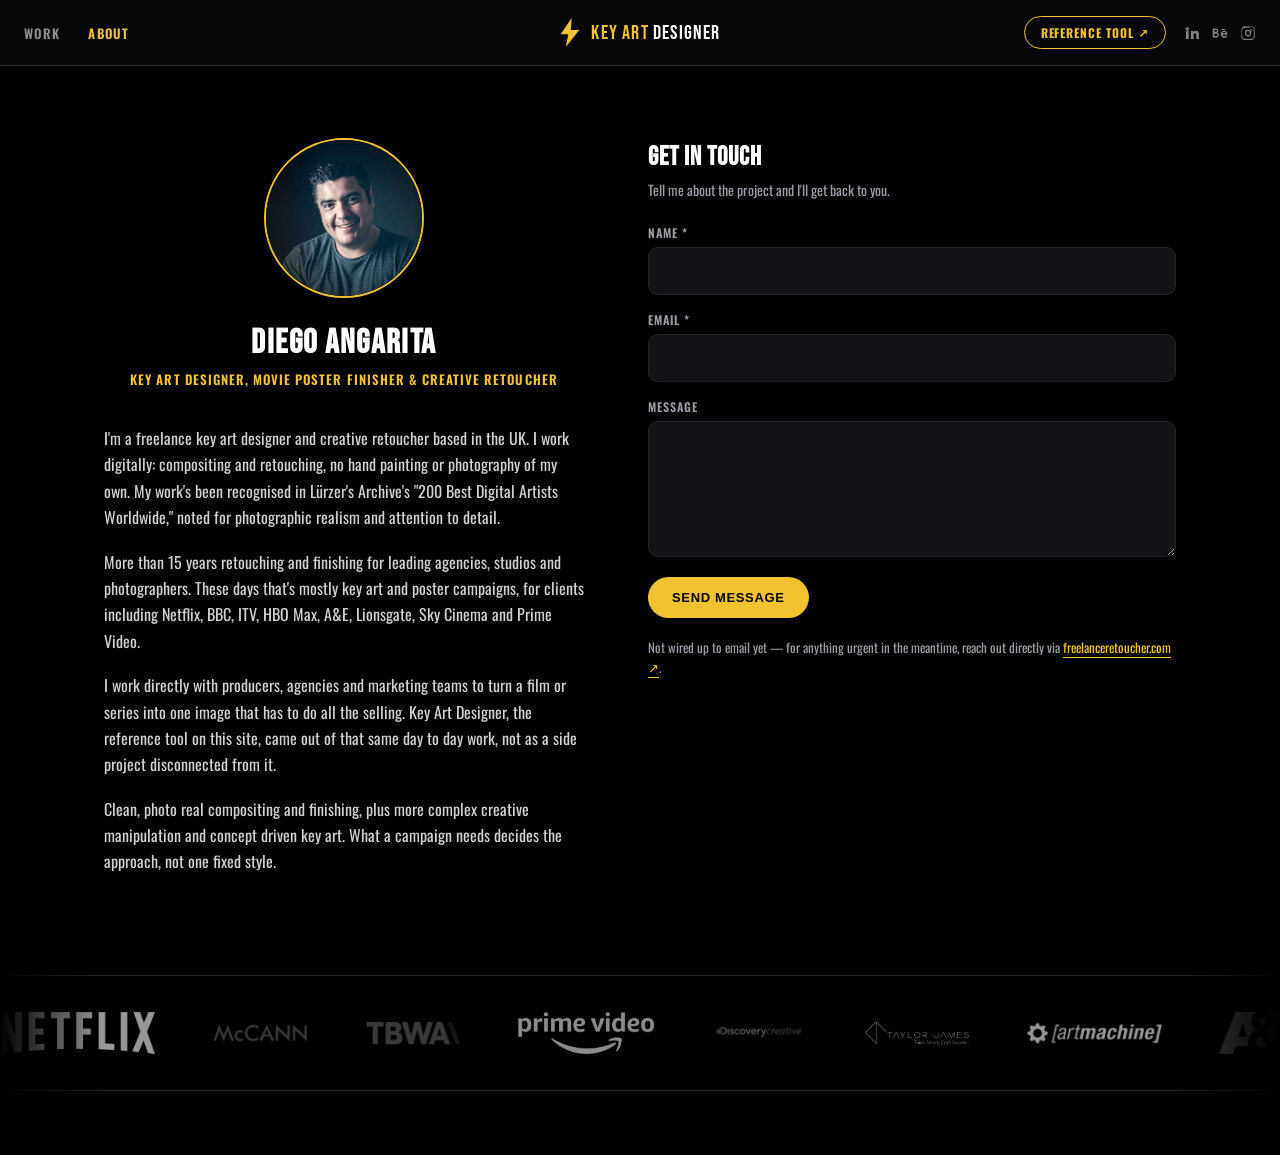
==== commit 75ccb3ad: "Two-column About layout (bio left, contact form right) matching reference, pure black background" ====
--- a/about.html
+++ b/about.html
@@ -41,18 +41,46 @@
 
   <main>
     <div class="about-wrap">
-      <img class="about-photo" src="about-photo.jpg" alt="Diego Angarita" width="160" height="160" />
-      <h1 class="about-name display">DIEGO ANGARITA</h1>
-      <p class="about-title">Key Art Designer, Movie Poster Finisher &amp; Creative Retoucher</p>
+      <div class="about-columns">
+        <div class="about-left">
+          <img class="about-photo" src="about-photo.jpg" alt="Diego Angarita" width="160" height="160" />
+          <h1 class="about-name display">DIEGO ANGARITA</h1>
+          <p class="about-title">Key Art Designer, Movie Poster Finisher &amp; Creative Retoucher</p>
 
-      <div class="about-bio-block">
-        <p class="about-bio">I'm a freelance key art designer and creative retoucher based in the UK. I work digitally: compositing and retouching, no hand painting or photography of my own. My work's been recognised in Lürzer's Archive's "200 Best Digital Artists Worldwide," noted for photographic realism and attention to detail.</p>
+          <div class="about-bio-block">
+            <p class="about-bio">I'm a freelance key art designer and creative retoucher based in the UK. I work digitally: compositing and retouching, no hand painting or photography of my own. My work's been recognised in Lürzer's Archive's "200 Best Digital Artists Worldwide," noted for photographic realism and attention to detail.</p>
 
-        <p class="about-bio">More than 15 years retouching and finishing for leading agencies, studios and photographers. These days that's mostly key art and poster campaigns, for clients including Netflix, BBC, ITV, HBO Max, A&amp;E, Lionsgate, Sky Cinema and Prime Video.</p>
+            <p class="about-bio">More than 15 years retouching and finishing for leading agencies, studios and photographers. These days that's mostly key art and poster campaigns, for clients including Netflix, BBC, ITV, HBO Max, A&amp;E, Lionsgate, Sky Cinema and Prime Video.</p>
 
-        <p class="about-bio">I work directly with producers, agencies and marketing teams to turn a film or series into one image that has to do all the selling. Key Art Designer, the reference tool on this site, came out of that same day to day work, not as a side project disconnected from it.</p>
+            <p class="about-bio">I work directly with producers, agencies and marketing teams to turn a film or series into one image that has to do all the selling. Key Art Designer, the reference tool on this site, came out of that same day to day work, not as a side project disconnected from it.</p>
 
-        <p class="about-bio">Clean, photo real compositing and finishing, plus more complex creative manipulation and concept driven key art. What a campaign needs decides the approach, not one fixed style.</p>
+            <p class="about-bio">Clean, photo real compositing and finishing, plus more complex creative manipulation and concept driven key art. What a campaign needs decides the approach, not one fixed style.</p>
+          </div>
+        </div>
+
+        <div class="about-right">
+          <div class="contact-block">
+            <h2 class="contact-heading display">GET IN TOUCH</h2>
+            <p class="contact-sub">Tell me about the project and I'll get back to you.</p>
+            <form id="contactForm" class="contact-form" novalidate>
+              <div class="field">
+                <label for="contactName">Name <span aria-hidden="true">*</span></label>
+                <input type="text" id="contactName" name="name" required autocomplete="name" />
+              </div>
+              <div class="field">
+                <label for="contactEmail">Email <span aria-hidden="true">*</span></label>
+                <input type="email" id="contactEmail" name="email" required autocomplete="email" />
+              </div>
+              <div class="field">
+                <label for="contactMessage">Message</label>
+                <textarea id="contactMessage" name="message" rows="5"></textarea>
+              </div>
+              <button type="submit" class="about-cta contact-submit">Send message</button>
+              <p class="contact-status" id="contactStatus" role="status" aria-live="polite" hidden></p>
+            </form>
+            <p class="contact-fallback">Not wired up to email yet — for anything urgent in the meantime, reach out directly via <a href="https://freelanceretoucher.com/about-contact" target="_blank" rel="noreferrer">freelanceretoucher.com ↗</a>.</p>
+          </div>
+        </div>
       </div>
 
       <div class="client-marquee" aria-label="Clients">
@@ -83,28 +111,6 @@
           <img src="logos/bbcworldwide.webp" alt="BBC Worldwide" class="client-logo" />
         </div>
       </div>
-
-      <div class="contact-block">
-        <h2 class="contact-heading display">GET IN TOUCH</h2>
-        <p class="contact-sub">Tell me about the project and I'll get back to you.</p>
-        <form id="contactForm" class="contact-form" novalidate>
-          <div class="field">
-            <label for="contactName">Name <span aria-hidden="true">*</span></label>
-            <input type="text" id="contactName" name="name" required autocomplete="name" />
-          </div>
-          <div class="field">
-            <label for="contactEmail">Email <span aria-hidden="true">*</span></label>
-            <input type="email" id="contactEmail" name="email" required autocomplete="email" />
-          </div>
-          <div class="field">
-            <label for="contactMessage">Message</label>
-            <textarea id="contactMessage" name="message" rows="5"></textarea>
-          </div>
-          <button type="submit" class="about-cta contact-submit">Send message</button>
-          <p class="contact-status" id="contactStatus" role="status" aria-live="polite" hidden></p>
-        </form>
-        <p class="contact-fallback">Not wired up to email yet — for anything urgent in the meantime, reach out directly via <a href="https://freelanceretoucher.com/about-contact" target="_blank" rel="noreferrer">freelanceretoucher.com ↗</a>.</p>
-      </div>
     </div>
   </main>
   <script src="script.js"></script>
--- a/style.css
+++ b/style.css
@@ -1,5 +1,5 @@
 :root {
-  --ink-950: #0a0a0a;
+  --ink-950: #000000;
   --ink-900: #111318;
   --ink-800: #181b22;
   --ink-700: #22262f;
@@ -191,7 +191,17 @@
   z-index: 101;
 }
 
-.about-wrap { max-width: 560px; margin: 0 auto; padding: 72px 24px 96px; text-align: center; }
+.about-wrap { max-width: 1120px; margin: 0 auto; padding: 72px 24px 64px; }
+.about-columns {
+  display: grid; grid-template-columns: minmax(0, 480px) minmax(0, 1fr);
+  gap: 64px; align-items: start; padding-bottom: 56px;
+}
+.about-left { text-align: center; }
+.about-right { padding-top: 4px; }
+@media (max-width: 860px) {
+  .about-columns { grid-template-columns: 1fr; gap: 48px; }
+  .about-wrap { padding: 56px 20px 0; }
+}
 .about-photo {
   width: 160px; height: 160px; border-radius: 50%; margin: 0 auto 24px;
   object-fit: cover; display: block; border: 2px solid var(--gold-500);
@@ -206,7 +216,7 @@
 
 .client-marquee {
   position: relative; overflow: hidden;
-  padding: 36px 0; margin: 0 calc(50% - 50vw) 48px;
+  padding: 36px 0; margin: 0 calc(50% - 50vw);
   border-top: 1px solid var(--ink-700); border-bottom: 1px solid var(--ink-700);
   -webkit-mask-image: linear-gradient(to right, transparent, #000 8%, #000 92%, transparent);
   mask-image: linear-gradient(to right, transparent, #000 8%, #000 92%, transparent);
